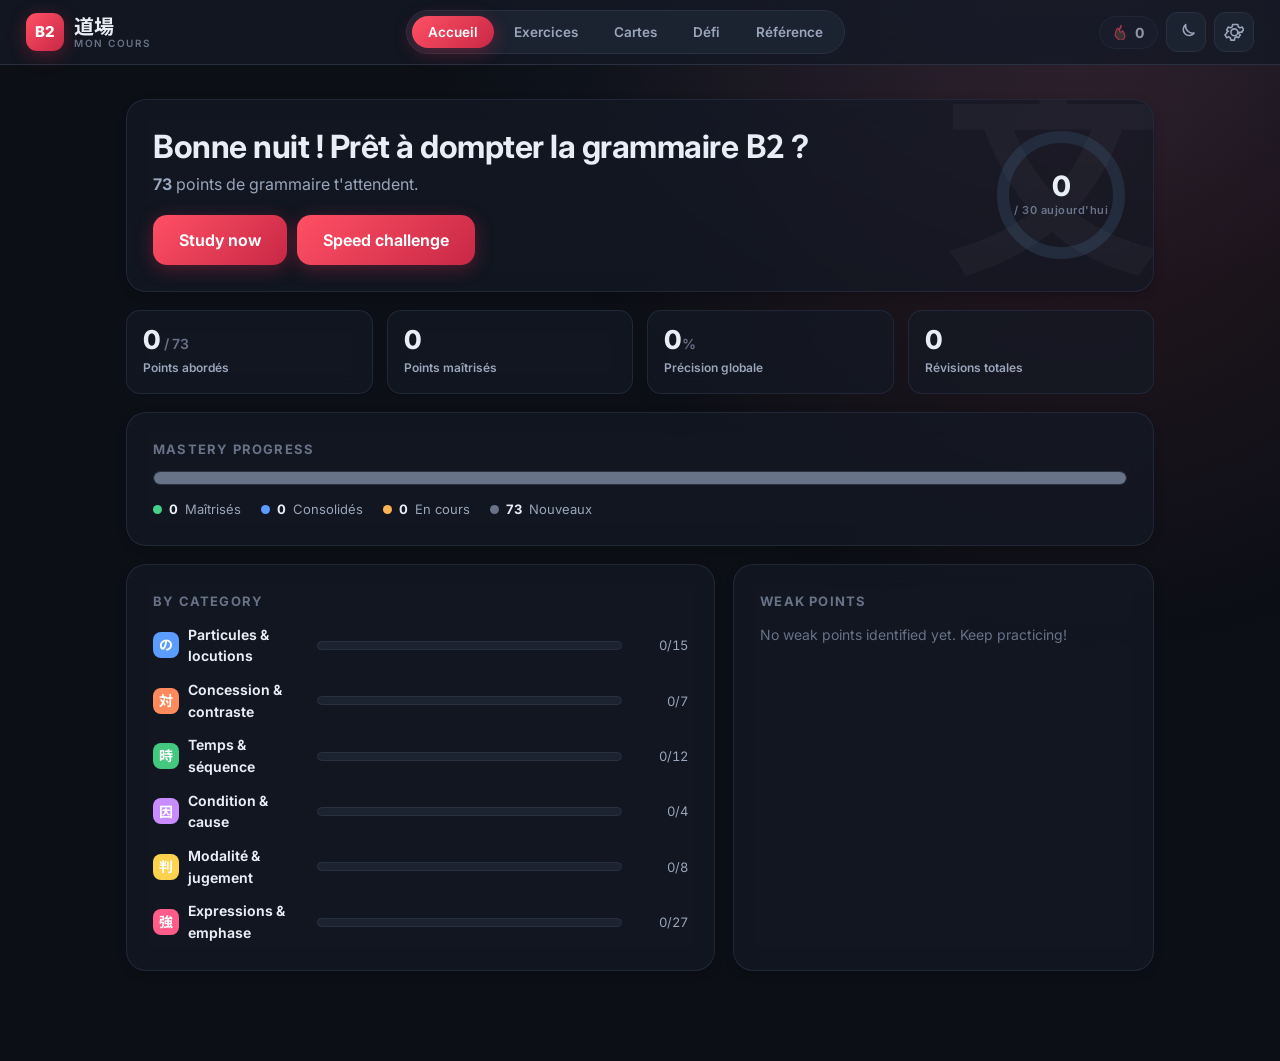
==== cours/index.html @ 06415938 "cours/: nouvelle app autonome — uniquement les 73 formes du cours B2 - Design copié de fr/n2 (même m" ====
<!DOCTYPE html>
<html lang="fr" data-theme="dark">
<head>
  <meta charset="UTF-8" />
  <meta name="viewport" content="width=device-width, initial-scale=1, maximum-scale=5, viewport-fit=cover" />
  <title>Cours B2 — Grammaire (mon cours)</title>
  <meta name="description" content="Entraînement intensif à la grammaire japonaise JLPT N2 : 73 formes du cours, exercices, répétition espacée." />
  <link rel="preconnect" href="https://fonts.googleapis.com" />
  <link rel="preconnect" href="https://fonts.gstatic.com" crossorigin />
  <link href="https://fonts.googleapis.com/css2?family=Inter:wght@400;500;600;700;800&family=Noto+Sans+JP:wght@400;500;700&display=swap" rel="stylesheet" />
  <link rel="stylesheet" href="styles.css?v=1" />
  <style>
    .brand-mark,.tab.is-active,.btn.big,#pw-lvl,#pw-btn,.botnav-btn.is-active{background:linear-gradient(135deg,#ff5064,#c82846)!important;box-shadow:0 4px 18px rgba(200,40,70,.38)!important}
    .btn.big{color:#fff!important;border:none!important}
    .chip.streak svg path{stroke:#ff5064!important}
  </style>
  <link rel="manifest" href="manifest.json" />
  <meta name="theme-color" content="#0c0f16" />
  <link rel="icon" type="image/png" sizes="192x192" href="icon-192.png" />
  <link rel="apple-touch-icon" href="icon-180.png" />
  <meta name="apple-mobile-web-app-capable" content="yes" />
  <meta name="mobile-web-app-capable" content="yes" />
  <meta name="apple-mobile-web-app-status-bar-style" content="black-translucent" />
  <meta name="apple-mobile-web-app-title" content="B2 道場" />
</head>
<body>
  <header class="topbar">
    <div class="brand" id="brand" role="button" tabindex="0">
      <span class="brand-mark">B2</span>
      <span class="brand-name">道場<small>Mon cours</small></span>
    </div>
    <nav class="tabs" id="tabs">
      <button class="tab is-active" data-view="dashboard">Accueil</button>
      <button class="tab" data-view="practice">Exercices</button>
      <button class="tab" data-view="flash">Cartes</button>
      <button class="tab" data-view="challenge">Défi</button>
      <button class="tab" data-view="reference">Référence</button>
    </nav>
    <div class="topbar-right">
      <button class="chip streak" id="streakChip">
        <svg viewBox="0 0 24 24" class="ic"><path d="M12 2c1 3-1 4-2 6-1 2 0 4 2 4 1.5 0 2-1 2-2 2 1.5 3 3.5 3 5.5A5.5 5.5 0 0 1 6.5 21 6 6 0 0 1 4 13c0-3 2-5 3-7 1.5 1 2 2 2 3 1-2 2-4 3-7Z"/></svg>
        <span id="streakNum">0</span>
      </button>
      <button class="icon-btn" id="themeBtn" aria-label="Thème">
        <svg viewBox="0 0 24 24" class="ic" id="themeIc"><path d="M21 12.8A8.5 8.5 0 0 1 11.2 3 7 7 0 1 0 21 12.8Z"/></svg>
      </button>
      <button class="icon-btn" id="settingsBtn" aria-label="Réglages">
        <svg viewBox="0 0 24 24" class="ic"><path d="M12 8a4 4 0 1 0 0 8 4 4 0 0 0 0-8Zm9 4a7 7 0 0 0-.1-1.2l2-1.6-2-3.4-2.4 1a7 7 0 0 0-2-1.2l-.4-2.6H9.9l-.4 2.6a7 7 0 0 0-2 1.2l-2.4-1-2 3.4 2 1.6A7 7 0 0 0 3 12c0 .4 0 .8.1 1.2l-2 1.6 2 3.4 2.4-1a7 7 0 0 0 2 1.2l.4 2.6h4.2l.4-2.6a7 7 0 0 0 2-1.2l2.4 1 2-3.4-2-1.6c.1-.4.1-.8.1-1.2Z"/></svg>
      </button>
    </div>
  </header>
  <main id="main">
    <section id="view-dashboard" class="view"></section>
    <section id="view-practice" class="view hidden"></section>
    <section id="view-flash" class="view hidden"></section>
    <section id="view-challenge" class="view hidden"></section>
    <section id="view-reference" class="view hidden"></section>
  </main>
  <nav class="bottomnav" id="bottomnav"></nav>
  <div id="modalRoot"></div>
  <div id="toast" class="toast" role="status" aria-live="polite"></div>
  <script src="grammar-n2.js?v=1"></script>
  <script src="app.js?v=8"></script>
  <script>
    if ("serviceWorker" in navigator) {
      window.addEventListener("load", function () {
        navigator.serviceWorker.register("sw.js").catch(function () {});
      });
    }
  </script>
</body>
</html>
---- cours/styles.css ----
/* =========================================================================
   N2 道場 — Feuille de style
   ========================================================================= */

/* ----------------------------- Thèmes ---------------------------------- */
:root {
  --font: 'Inter', system-ui, -apple-system, 'Segoe UI', Roboto, sans-serif;
  --font-jp: 'Noto Sans JP', 'Hiragino Sans', 'Hiragino Kaku Gothic ProN', 'Yu Gothic', Meiryo, sans-serif;
  --r-sm: 8px; --r: 14px; --r-lg: 20px; --r-xl: 28px;
  --sp: 16px;
  --maxw: 1080px;
  --t-fast: .14s ease; --t: .22s cubic-bezier(.2,.7,.3,1); --t-slow: .4s cubic-bezier(.2,.7,.3,1);
  --shadow: 0 1px 2px rgba(0,0,0,.18), 0 8px 28px rgba(0,0,0,.28);
  --shadow-sm: 0 1px 2px rgba(0,0,0,.12), 0 3px 10px rgba(0,0,0,.16);
}

html[data-theme="dark"] {
  --bg: #0c0f16; --bg-grad: radial-gradient(1200px 700px at 80% -10%, #1a2030 0%, #0c0f16 55%);
  --surface: #141925; --surface-2: #1b2230; --surface-3: #232c3d;
  --border: #283042; --border-strong: #3a4458;
  --text: #e9eef6; --text-dim: #9aa6bb; --text-faint: #687388;
  --accent: #ff5d6c; --accent-2: #ffb454; --accent-soft: rgba(255,93,108,.14);
  --green: #46d18b; --green-soft: rgba(70,209,139,.15);
  --red: #ff6066; --red-soft: rgba(255,96,102,.15);
  --blue: #5b9cff; --gold: #ffce54;
  --ring-track: #232c3d;
  --on-accent: #fff;
  color-scheme: dark;
}

html[data-theme="light"] {
  --bg: #eef1f8; --bg-grad: radial-gradient(1200px 700px at 80% -10%, #ffffff 0%, #eef1f8 55%);
  --surface: #ffffff; --surface-2: #f5f7fc; --surface-3: #eaeef6;
  --border: #e3e8f2; --border-strong: #cfd7e6;
  --text: #182032; --text-dim: #58637a; --text-faint: #8b95a9;
  --accent: #e23d56; --accent-2: #d97a18; --accent-soft: rgba(226,61,86,.10);
  --green: #1f9d62; --green-soft: rgba(31,157,98,.12);
  --red: #d8393f; --red-soft: rgba(216,57,63,.10);
  --blue: #2f6fe0; --gold: #d99a16;
  --ring-track: #e3e8f2;
  --on-accent: #fff;
  color-scheme: light;
}

* { box-sizing: border-box; margin: 0; padding: 0; }
html, body { height: 100%; }
body {
  font-family: 'Inter', 'Noto Sans JP', 'Hiragino Sans', 'Hiragino Kaku Gothic ProN', 'Yu Gothic', Meiryo, system-ui, sans-serif;
  background: var(--bg);
  background-image: var(--bg-grad);
  background-attachment: fixed;
  color: var(--text);
  line-height: 1.55;
  -webkit-font-smoothing: antialiased;
  text-rendering: optimizeLegibility;
  padding-bottom: env(safe-area-inset-bottom);
}
:lang(ja), .jp { font-family: var(--font-jp); }
button, input, select { font-family: inherit; color: inherit; }
.hidden { display: none !important; }
.ic { width: 1.15em; height: 1.15em; fill: none; stroke: currentColor; stroke-width: 1.8; stroke-linecap: round; stroke-linejoin: round; }

::selection { background: var(--accent-soft); }
::-webkit-scrollbar { width: 11px; height: 11px; }
::-webkit-scrollbar-thumb { background: var(--surface-3); border-radius: 99px; border: 3px solid transparent; background-clip: content-box; }
::-webkit-scrollbar-thumb:hover { background: var(--border-strong); background-clip: content-box; }

/* ----------------------------- Barre supérieure ------------------------ */
.topbar {
  position: sticky; top: 0; z-index: 40;
  display: flex; align-items: center; gap: 18px;
  padding: calc(10px + env(safe-area-inset-top)) calc(clamp(14px, 3vw, 26px) + env(safe-area-inset-right)) 10px calc(clamp(14px, 3vw, 26px) + env(safe-area-inset-left));
  background: color-mix(in srgb, var(--surface) 78%, transparent);
  backdrop-filter: blur(14px) saturate(1.2);
  -webkit-backdrop-filter: blur(14px) saturate(1.2);
  border-bottom: 1px solid var(--border);
}
.brand { display: flex; align-items: center; gap: 10px; cursor: pointer; user-select: none; flex-shrink: 0; }
.brand-mark {
  display: grid; place-items: center; width: 38px; height: 38px;
  font-weight: 800; font-size: 15px; letter-spacing: .5px;
  color: var(--on-accent);
  background: linear-gradient(135deg, var(--accent), var(--accent-2));
  border-radius: 11px; box-shadow: var(--shadow-sm);
  animation: brandIn .7s cubic-bezier(.2,.8,.2,1) both;
}
@keyframes brandIn {
  0%   { transform: scale(.78); filter: brightness(2.2); }
  55%  { transform: scale(1.1); filter: brightness(1.35); }
  100% { transform: scale(1);   filter: brightness(1); }
}
.brand-name { font-family: var(--font-jp); font-weight: 700; font-size: 20px; line-height: 1; display: flex; flex-direction: column; gap: 2px; }
.brand-name small { font-family: var(--font); font-weight: 600; font-size: 10px; letter-spacing: 1.5px; text-transform: uppercase; color: var(--text-faint); }

.tabs { display: flex; gap: 4px; margin: 0 auto; background: var(--surface-2); padding: 5px; border-radius: 999px; border: 1px solid var(--border); }
.tab {
  border: 0; background: transparent; color: var(--text-dim); cursor: pointer;
  padding: 8px 16px; border-radius: 999px; font-weight: 600; font-size: 13.5px;
  transition: color var(--t-fast), background var(--t-fast); white-space: nowrap;
}
.tab:hover { color: var(--text); }
.tab.is-active { color: var(--on-accent); background: linear-gradient(135deg, var(--accent), color-mix(in srgb, var(--accent) 60%, var(--accent-2))); box-shadow: var(--shadow-sm); }

.topbar-right { display: flex; align-items: center; gap: 8px; flex-shrink: 0; }
.icon-btn {
  display: grid; place-items: center; width: 40px; height: 40px; border-radius: 11px;
  border: 1px solid var(--border); background: var(--surface-2); color: var(--text-dim);
  cursor: pointer; transition: var(--t-fast); font-size: 18px;
}
.icon-btn:hover { color: var(--text); border-color: var(--border-strong); transform: translateY(-1px); }
.chip { display: inline-flex; align-items: center; gap: 6px; border: 1px solid var(--border); background: var(--surface-2); color: var(--text); border-radius: 999px; padding: 7px 13px; font-weight: 700; font-size: 14px; cursor: default; }
.chip.streak .ic { color: var(--accent-2); fill: color-mix(in srgb, var(--accent-2) 25%, transparent); }
.chip.streak.cold { opacity: .6; }

/* ----------------------------- Layout des vues ------------------------- */
#main { max-width: var(--maxw); margin: 0 auto; padding: clamp(18px, 3vw, 34px) clamp(14px, 3vw, 26px) 90px; }
.view { animation: viewIn var(--t-slow); }
@keyframes viewIn { from { opacity: 0; transform: translateY(8px); } to { opacity: 1; transform: none; } }

.section-title { font-size: 13px; font-weight: 700; letter-spacing: 1.2px; text-transform: uppercase; color: var(--text-faint); margin-bottom: 12px; }
.muted { color: var(--text-dim); }
.faint { color: var(--text-faint); }

/* ----------------------------- Cartes génériques ----------------------- */
.card {
  background: color-mix(in srgb, var(--surface) 72%, transparent);
  backdrop-filter: blur(12px) saturate(1.3);
  -webkit-backdrop-filter: blur(12px) saturate(1.3);
  border: 1px solid color-mix(in srgb, var(--border) 70%, transparent);
  border-radius: var(--r-lg);
  box-shadow: var(--shadow-sm);
}
.pad { padding: clamp(18px, 2.5vw, 26px); }

/* ----------------------------- Boutons --------------------------------- */
.btn {
  display: inline-flex; align-items: center; justify-content: center; gap: 8px;
  border: 1px solid var(--border-strong); background: var(--surface-2); color: var(--text);
  padding: 11px 18px; border-radius: 12px; font-weight: 650; font-size: 14.5px; cursor: pointer;
  transition: var(--t-fast); white-space: nowrap;
}
.btn:hover { transform: translateY(-1px); border-color: var(--text-faint); }
.btn:active { transform: translateY(0); }
.btn.primary { border: 0; color: var(--on-accent); background: linear-gradient(135deg, var(--accent), color-mix(in srgb, var(--accent) 55%, var(--accent-2))); box-shadow: 0 6px 18px var(--accent-soft); }
.btn.primary:hover { filter: brightness(1.06); }
.btn.ghost { background: transparent; }
.btn.big { padding: 15px 26px; font-size: 16px; border-radius: 14px; }
.btn.block { width: 100%; }
.btn:disabled { opacity: .45; cursor: not-allowed; transform: none; }

/* ----------------------------- Badges ---------------------------------- */
.badge { display: inline-flex; align-items: center; gap: 5px; font-size: 11.5px; font-weight: 700; padding: 3px 9px; border-radius: 999px; letter-spacing: .3px; }
.badge.cat { color: #fff; }
.badge.tier { background: var(--surface-3); color: var(--text-dim); }
.dot { width: 9px; height: 9px; border-radius: 50%; display: inline-block; flex-shrink: 0; }
.m-new      { background: var(--text-faint); }
.m-learning { background: var(--accent-2); }
.m-young    { background: var(--blue, #5b9cff); }
.m-mastered { background: var(--green); }

/* =======================================================================
   DASHBOARD
   ======================================================================= */
.hero { display: grid; grid-template-columns: 1fr auto; gap: 22px; align-items: center; overflow: hidden; position: relative; }
.hero::after { content: "文"; position: absolute; right: -10px; bottom: -40px; font-family: var(--font-jp); font-size: 220px; font-weight: 700; color: var(--text); opacity: .03; pointer-events: none; }
.hero h1 { font-size: clamp(22px, 3.4vw, 32px); line-height: 1.15; margin-bottom: 6px; letter-spacing: -.5px; }
.hero p { color: var(--text-dim); max-width: 46ch; }
.hero-cta { margin-top: 18px; display: flex; gap: 10px; flex-wrap: wrap; }

.ring { --p: 0; --size: 132px; width: var(--size); height: var(--size); position: relative; flex-shrink: 0; }
.ring svg { width: 100%; height: 100%; transform: rotate(-90deg); }
.ring .track { stroke: var(--ring-track); }
.ring .fill { stroke: url(#grad); stroke-linecap: round; transition: stroke-dashoffset .8s cubic-bezier(.2,.7,.3,1); }
.ring.done .fill { animation: ringPulse 2.4s ease-in-out infinite; }
@keyframes ringPulse {
  0%, 100% { filter: drop-shadow(0 0 3px var(--accent)); }
  50%       { filter: drop-shadow(0 0 11px var(--accent)); }
}
.ring .label { position: absolute; inset: 0; display: flex; flex-direction: column; align-items: center; justify-content: center; gap: 2px; text-align: center; }
.ring .label b { font-size: 28px; font-weight: 800; line-height: 1; }
.ring .label span { font-size: 11px; color: var(--text-faint); font-weight: 600; letter-spacing: .5px; }

.stat-grid { display: grid; grid-template-columns: repeat(4, 1fr); gap: 14px; margin-top: 18px; }
.stat {
  padding: 16px; border-radius: var(--r);
  background: color-mix(in srgb, var(--surface) 72%, transparent);
  backdrop-filter: blur(12px) saturate(1.3);
  -webkit-backdrop-filter: blur(12px) saturate(1.3);
  border: 1px solid color-mix(in srgb, var(--border) 70%, transparent);
}
.stat .v { font-size: 26px; font-weight: 800; line-height: 1; letter-spacing: -.5px; }
.stat .k { font-size: 12px; color: var(--text-dim); margin-top: 6px; font-weight: 600; }
.stat .v small { font-size: 14px; color: var(--text-faint); font-weight: 600; }

.bar-mastery { display: flex; height: 14px; border-radius: 999px; overflow: hidden; border: 1px solid var(--border); background: var(--surface-2); }
.bar-mastery > span { transition: width .7s cubic-bezier(.2,.7,.3,1); }
.legend { display: flex; flex-wrap: wrap; gap: 14px 20px; margin-top: 14px; }
.legend > div { display: flex; align-items: center; gap: 7px; font-size: 13px; color: var(--text-dim); }
.legend b { color: var(--text); }

.cat-rows { display: grid; gap: 12px; }
.cat-row { display: grid; grid-template-columns: 150px 1fr auto; gap: 14px; align-items: center; }
.cat-row .name { display: flex; align-items: center; gap: 9px; font-weight: 650; font-size: 14px; }
.cat-ic { width: 26px; height: 26px; border-radius: 8px; display: grid; place-items: center; font-family: var(--font-jp); font-weight: 700; font-size: 14px; color: #fff; flex-shrink: 0; }
.track2 { height: 9px; background: var(--surface-2); border-radius: 999px; overflow: hidden; border: 1px solid var(--border); }
.track2 > span { display: block; height: 100%; border-radius: 999px; transition: width .7s cubic-bezier(.2,.7,.3,1); }
.cat-row .frac { font-size: 13px; color: var(--text-dim); font-variant-numeric: tabular-nums; min-width: 52px; text-align: right; }

.grid-2 { display: grid; grid-template-columns: 1.4fr 1fr; gap: 18px; }
.weak-list { display: grid; gap: 8px; }
.weak-item { display: flex; align-items: center; justify-content: space-between; gap: 10px; padding: 10px 12px; border-radius: 10px; background: var(--surface-2); border: 1px solid var(--border); cursor: pointer; transition: var(--t-fast); }
.weak-item:hover { border-color: var(--border-strong); transform: translateX(2px); }
.weak-item .g { font-family: var(--font-jp); font-weight: 600; }
.weak-item .pct { font-size: 12.5px; font-weight: 700; color: var(--red); font-variant-numeric: tabular-nums; }

/* =======================================================================
   PRACTICE / QUIZ
   ======================================================================= */
.setup { max-width: 640px; margin: 0 auto; }
.setup h2 { font-size: 22px; margin-bottom: 4px; }
.opt-group { margin-top: 22px; }
.opt-group > label { display: block; font-size: 12px; font-weight: 700; letter-spacing: 1px; text-transform: uppercase; color: var(--text-faint); margin-bottom: 10px; }
.seg { display: flex; flex-wrap: wrap; gap: 8px; }
.seg button { flex: 1 1 auto; min-width: 84px; border: 1px solid var(--border); background: var(--surface-2); color: var(--text-dim); padding: 11px 12px; border-radius: 11px; font-weight: 600; font-size: 13.5px; cursor: pointer; transition: var(--t-fast); }
.seg button:hover { color: var(--text); border-color: var(--border-strong); }
.seg button.sel { color: var(--text); border-color: var(--accent); background: var(--accent-soft); box-shadow: inset 0 0 0 1px var(--accent); }

/* Quiz runner */
.quiz-top { display: flex; align-items: center; gap: 14px; margin-bottom: 20px; }
.qprogress { flex: 1; height: 8px; background: var(--surface-2); border-radius: 999px; overflow: hidden; border: 1px solid var(--border); }
.qprogress > span { display: block; height: 100%; background: linear-gradient(90deg, var(--accent), var(--accent-2)); border-radius: 999px; transition: width var(--t); }
.quiz-count { font-size: 13px; font-weight: 700; color: var(--text-dim); font-variant-numeric: tabular-nums; }
.quiz-score { display: flex; gap: 12px; font-size: 13px; font-weight: 700; font-variant-numeric: tabular-nums; }
.quiz-score .ok { color: var(--green); }
.quiz-score .no { color: var(--red); }

.qcard { max-width: 720px; margin: 0 auto; }
.qhead { display: flex; align-items: center; justify-content: space-between; gap: 10px; margin-bottom: 14px; }
.qtype { font-size: 12px; font-weight: 700; letter-spacing: .8px; text-transform: uppercase; color: var(--text-faint); }
.qstem { font-family: inherit; font-size: clamp(20px, 3.2vw, 27px); font-weight: 500; line-height: 1.7; letter-spacing: .2px; }
.qstem .blank { color: var(--accent); border-bottom: 2.5px dashed var(--accent); padding: 0 .5em; font-weight: 700; }
.qframe { font-family: var(--font-jp); font-size: clamp(18px, 2.8vw, 23px); line-height: 1.9; margin-top: 6px; padding: 14px 16px; background: var(--surface-2); border-radius: var(--r); border: 1px solid var(--border); }
.qframe .slot { display: inline-block; min-width: 2.6em; border-bottom: 2px solid var(--border-strong); text-align: center; color: var(--text-faint); margin: 0 2px; }
.qframe .star { color: var(--accent); font-weight: 800; }
.qfr { margin-top: 12px; color: var(--text-dim); font-size: 14.5px; font-style: italic; }
.qfr.reveal-only { filter: blur(5px); transition: filter var(--t); cursor: pointer; }
.qfr.reveal-only.shown { filter: none; }

.options { display: grid; gap: 11px; margin-top: 24px; }
.option {
  display: flex; align-items: center; gap: 14px; width: 100%; text-align: left;
  padding: 15px 17px; border-radius: 14px; border: 1.5px solid var(--border);
  background: var(--surface); color: var(--text); cursor: pointer; transition: var(--t-fast);
  font-size: 16px; position: relative;
}
.option:hover:not(:disabled) { border-color: var(--border-strong); transform: translateY(-1px); box-shadow: var(--shadow-sm); }
.option .key { display: grid; place-items: center; width: 28px; height: 28px; border-radius: 8px; background: var(--surface-3); color: var(--text-dim); font-size: 13px; font-weight: 700; flex-shrink: 0; transition: var(--t-fast); }
.option .txt { font-family: inherit; font-weight: 500; flex: 1; }
.option .mark { width: 22px; opacity: 0; transition: var(--t-fast); flex-shrink: 0; }
.option:disabled { cursor: default; }
.option.correct { border-color: var(--green); background: var(--green-soft); }
.option.correct .key { background: var(--green); color: #fff; }
.option.correct .mark { opacity: 1; color: var(--green); }
.option.wrong { border-color: var(--red); background: var(--red-soft); }
.option.wrong .key { background: var(--red); color: #fff; }
.option.wrong .mark { opacity: 1; color: var(--red); }
.option.dim { opacity: .5; }
.shake { animation: shake .4s; }
@keyframes shake { 0%,100%{transform:translateX(0)} 20%,60%{transform:translateX(-6px)} 40%,80%{transform:translateX(6px)} }

.feedback { margin-top: 20px; border-radius: var(--r); border: 1px solid var(--border); background: var(--surface-2); overflow: hidden; animation: fbIn var(--t); }
@keyframes fbIn { from { opacity: 0; transform: translateY(6px); } to { opacity: 1; transform: none; } }
.feedback .fb-head { display: flex; align-items: center; gap: 10px; padding: 13px 17px; font-weight: 700; }
.feedback.ok .fb-head { color: var(--green); }
.feedback.no .fb-head { color: var(--red); }
.feedback .fb-body { padding: 0 17px 16px; }
.feedback .expl { font-size: 14.5px; line-height: 1.65; }
.feedback .expl .jp { font-family: var(--font-jp); }
.feedback .mini-g { margin-top: 13px; padding-top: 13px; border-top: 1px dashed var(--border); display: flex; align-items: center; gap: 10px; flex-wrap: wrap; }
.feedback .mini-g .gp { font-family: var(--font-jp); font-weight: 700; font-size: 16px; }
.feedback .mini-g .gm { color: var(--text-dim); font-size: 13.5px; }

.quiz-foot { margin-top: 18px; display: flex; justify-content: flex-end; gap: 10px; }
.kbd-hint { font-size: 12px; color: var(--text-faint); }
.kbd { display: inline-block; padding: 1px 7px; border-radius: 6px; border: 1px solid var(--border-strong); background: var(--surface-2); font-size: 11px; font-weight: 700; font-family: var(--font); }

/* Summary */
.summary { max-width: 560px; margin: 0 auto; text-align: center; }
.summary .big-pct { font-size: 64px; font-weight: 800; letter-spacing: -2px; line-height: 1; background: linear-gradient(135deg, var(--accent), var(--accent-2)); -webkit-background-clip: text; background-clip: text; -webkit-text-fill-color: transparent; }
.summary .sline { display: flex; justify-content: center; gap: 26px; margin: 22px 0; }
.summary .sline > div { text-align: center; }
.summary .sline .v { font-size: 24px; font-weight: 800; }
.summary .sline .k { font-size: 12px; color: var(--text-dim); }

/* =======================================================================
   FLASHCARDS
   ======================================================================= */
.flash-wrap { max-width: 620px; margin: 0 auto; }
.flashcard { perspective: 1600px; height: 360px; cursor: pointer; margin-top: 8px; }
.flash-inner { position: relative; width: 100%; height: 100%; transition: transform .55s cubic-bezier(.3,.8,.3,1); transform-style: preserve-3d; }
.flashcard.flipped .flash-inner { transform: rotateY(180deg); }
.flash-face { position: absolute; inset: 0; backface-visibility: hidden; -webkit-backface-visibility: hidden; border-radius: var(--r-xl); border: 1px solid var(--border); background: var(--surface); box-shadow: var(--shadow); display: flex; flex-direction: column; align-items: center; justify-content: center; padding: 30px; text-align: center; }
.flash-face.back { transform: rotateY(180deg); justify-content: flex-start; overflow-y: auto; align-items: stretch; text-align: left; }
.flash-face .gp { font-family: var(--font-jp); font-size: clamp(30px, 6vw, 46px); font-weight: 700; letter-spacing: .5px; }
.flash-face .form { margin-top: 16px; font-family: var(--font-jp); color: var(--text-dim); font-size: 15px; }
.flash-face .flip-hint { position: absolute; bottom: 16px; font-size: 12px; color: var(--text-faint); }
.flash-face.back .gm { font-size: 18px; font-weight: 700; margin-bottom: 4px; }
.flash-face.back .note { font-size: 14px; color: var(--text-dim); line-height: 1.6; margin: 10px 0 14px; }
.flash-ex { display: grid; gap: 10px; }
.flash-ex .ex { padding: 10px 12px; background: var(--surface-2); border-radius: 10px; border: 1px solid var(--border); }
.flash-ex .ex .j { font-family: var(--font-jp); font-size: 15px; }
.flash-ex .ex .f { font-size: 13px; color: var(--text-dim); margin-top: 3px; }
.flash-rate { display: grid; grid-template-columns: repeat(4, 1fr); gap: 9px; margin-top: 18px; }
.flash-rate button { border: 1px solid var(--border); background: var(--surface-2); color: var(--text); padding: 12px 6px; border-radius: 12px; cursor: pointer; font-weight: 700; font-size: 13.5px; transition: var(--t-fast); display: flex; flex-direction: column; gap: 3px; align-items: center; }
.flash-rate button small { font-weight: 600; font-size: 10px; color: var(--text-faint); }
.flash-rate button:hover { transform: translateY(-2px); border-color: var(--border-strong); }
.flash-rate .again:hover { border-color: var(--red); }
.flash-rate .hard:hover { border-color: var(--accent-2); }
.flash-rate .good:hover { border-color: var(--blue, #5b9cff); }
.flash-rate .easy:hover { border-color: var(--green); }

/* =======================================================================
   CHALLENGE
   ======================================================================= */
.challenge-intro { max-width: 520px; margin: 0 auto; text-align: center; }
.timer-bar { height: 10px; border-radius: 999px; background: var(--surface-2); overflow: hidden; border: 1px solid var(--border); margin-bottom: 18px; }
.timer-bar > span { display: block; height: 100%; background: linear-gradient(90deg, var(--green), var(--accent-2)); border-radius: 999px; transition: width 1s linear, background .4s; }
.timer-bar.low > span { background: var(--red); }
.challenge-hud { display: flex; align-items: center; justify-content: space-between; margin-bottom: 16px; gap: 14px; }
.challenge-hud .time { font-size: 30px; font-weight: 800; font-variant-numeric: tabular-nums; letter-spacing: -1px; }
.challenge-hud .sc { text-align: right; }
.challenge-hud .sc .v { font-size: 26px; font-weight: 800; line-height: 1; }
.challenge-hud .sc .k { font-size: 11px; color: var(--text-faint); font-weight: 600; }
.combo { display: inline-flex; align-items: center; gap: 6px; padding: 4px 11px; border-radius: 999px; background: var(--accent-soft); color: var(--accent); font-weight: 800; font-size: 13px; opacity: 0; transform: scale(.8); transition: var(--t); }
.combo.show { opacity: 1; transform: scale(1); }
.flash-pop { animation: pop .3s; }
@keyframes pop { 0%{transform:scale(1)} 40%{transform:scale(1.14)} 100%{transform:scale(1)} }

/* =======================================================================
   REFERENCE
   ======================================================================= */
.ref-controls { display: flex; flex-wrap: wrap; gap: 12px; align-items: center; margin-bottom: 18px; }
.search { position: relative; flex: 1; min-width: 220px; }
.search input { width: 100%; padding: 12px 14px 12px 42px; border-radius: 12px; border: 1px solid var(--border); background: var(--surface); color: var(--text); font-size: 14.5px; transition: var(--t-fast); }
.search input:focus { outline: none; border-color: var(--accent); box-shadow: 0 0 0 3px var(--accent-soft); }
.search .ic { position: absolute; left: 14px; top: 50%; transform: translateY(-50%); color: var(--text-faint); }
.filters { display: flex; flex-wrap: wrap; gap: 7px; }
.fchip { border: 1px solid var(--border); background: var(--surface); color: var(--text-dim); padding: 8px 13px; border-radius: 999px; font-size: 13px; font-weight: 600; cursor: pointer; transition: var(--t-fast); display: inline-flex; align-items: center; gap: 6px; }
.fchip:hover { color: var(--text); border-color: var(--border-strong); }
.fchip.on { color: var(--text); border-color: transparent; background: var(--surface-3); }
.fchip.on .dot { box-shadow: 0 0 0 2px var(--surface); }
.sort-sel { margin-left: auto; }
select.mini { border: 1px solid var(--border); background: var(--surface); border-radius: 10px; padding: 9px 12px; font-size: 13.5px; font-weight: 600; cursor: pointer; }

.ref-count { font-size: 13px; color: var(--text-faint); margin-bottom: 12px; }
.ref-list { display: grid; gap: 12px; }
.gentry { border: 1px solid var(--border); border-radius: var(--r); background: var(--surface); overflow: hidden; transition: border-color var(--t-fast); }
.gentry:hover { border-color: var(--border-strong); }
.gentry > summary { list-style: none; cursor: pointer; padding: 16px 18px; display: flex; align-items: center; gap: 14px; }
.gentry > summary::-webkit-details-marker { display: none; }
.gentry .ghead-main { flex: 1; min-width: 0; }
.gentry .g-form { font-family: var(--font-jp); font-weight: 700; font-size: 18px; white-space: nowrap; overflow: hidden; text-overflow: ellipsis; }
.gentry .g-mean { color: var(--text-dim); font-size: 13.5px; margin-top: 2px; overflow: hidden; text-overflow: ellipsis; white-space: nowrap; }
.gentry .g-side { display: flex; align-items: center; gap: 8px; flex-shrink: 0; }
.gentry .g-mini { display: none; }
.chev { color: var(--text-faint); transition: transform var(--t); }
.gentry[open] .chev { transform: rotate(180deg); }
.gbody { padding: 0 18px 18px; animation: fbIn var(--t); }
.gbody .row { padding: 10px 0; border-top: 1px solid var(--border); }
.gbody .lab { font-size: 11px; font-weight: 700; letter-spacing: .8px; text-transform: uppercase; color: var(--text-faint); margin-bottom: 5px; }
.gbody .formation { font-family: var(--font-jp); font-size: 15px; }
.gbody .note { font-size: 14px; line-height: 1.65; color: var(--text); }
.gbody .ex { padding: 10px 12px; background: var(--surface-2); border-radius: 10px; border: 1px solid var(--border); margin-top: 8px; }
.gbody .ex .j { font-family: var(--font-jp); font-size: 15.5px; }
.gbody .ex .f { font-size: 13px; color: var(--text-dim); margin-top: 3px; }
.gbody .rels { display: flex; flex-wrap: wrap; gap: 7px; }
.rel-link { font-family: var(--font-jp); font-size: 13px; padding: 4px 10px; border-radius: 999px; background: var(--surface-2); border: 1px solid var(--border); cursor: pointer; color: var(--text-dim); transition: var(--t-fast); }
.rel-link:hover { color: var(--text); border-color: var(--accent); }
.gbody .actions { margin-top: 14px; }

/* =======================================================================
   MODAL + TOAST
   ======================================================================= */
.modal-overlay { position: fixed; inset: 0; z-index: 60; background: rgba(4,6,10,.55); backdrop-filter: blur(5px); display: grid; place-items: center; padding: 20px; animation: fbIn var(--t-fast); }
.modal { width: 100%; max-width: 460px; background: var(--surface); border: 1px solid var(--border); border-radius: var(--r-lg); box-shadow: var(--shadow); overflow: hidden; animation: modalIn var(--t); }
@keyframes modalIn { from { opacity: 0; transform: scale(.96) translateY(8px); } to { opacity: 1; transform: none; } }
.modal-head { display: flex; align-items: center; justify-content: space-between; padding: 18px 20px; border-bottom: 1px solid var(--border); }
.modal-head h3 { font-size: 18px; }
.modal-body { padding: 20px; display: grid; gap: 18px; }
.field { display: flex; align-items: center; justify-content: space-between; gap: 14px; }
.field label { font-weight: 600; font-size: 14.5px; }
.field .sub { font-size: 12.5px; color: var(--text-faint); margin-top: 2px; }
.switch { position: relative; width: 46px; height: 26px; flex-shrink: 0; }
.switch input { opacity: 0; width: 0; height: 0; }
.switch .sl { position: absolute; inset: 0; background: var(--surface-3); border-radius: 999px; transition: var(--t-fast); border: 1px solid var(--border); }
.switch .sl::before { content: ""; position: absolute; width: 20px; height: 20px; left: 3px; top: 2px; background: var(--text-dim); border-radius: 50%; transition: var(--t); }
.switch input:checked + .sl { background: var(--accent); border-color: var(--accent); }
.switch input:checked + .sl::before { transform: translateX(20px); background: #fff; }
.modal-foot { padding: 16px 20px; border-top: 1px solid var(--border); display: flex; justify-content: space-between; gap: 10px; }

.toast { position: fixed; left: 50%; bottom: 28px; transform: translate(-50%, 80px); z-index: 80; background: var(--surface-3); color: var(--text); border: 1px solid var(--border-strong); padding: 12px 20px; border-radius: 999px; font-weight: 600; font-size: 14px; box-shadow: var(--shadow); opacity: 0; transition: var(--t); pointer-events: none; max-width: 90vw; }
.toast.show { transform: translate(-50%, 0); opacity: 1; }

/* =======================================================================
   BOTTOM NAV (mobile)
   ======================================================================= */
.bottomnav { display: none; }

/* =======================================================================
   RESPONSIVE
   ======================================================================= */
@media (max-width: 860px) {
  .tabs { display: none; }
  .grid-2 { grid-template-columns: 1fr; }
  .hero { grid-template-columns: 1fr; }
  .hero .ring { justify-self: start; }
  .stat-grid { grid-template-columns: repeat(2, 1fr); }
  .cat-row { grid-template-columns: 130px 1fr auto; }
  #main { padding-bottom: 96px; }
  .bottomnav {
    display: flex; position: fixed; bottom: 0; left: 0; right: 0; z-index: 50;
    background: color-mix(in srgb, var(--surface) 90%, transparent);
    backdrop-filter: blur(14px); border-top: 1px solid var(--border);
    padding: 6px 4px calc(6px + env(safe-area-inset-bottom));
  }
  .bottomnav button { flex: 1; display: flex; flex-direction: column; align-items: center; gap: 3px; background: none; border: 0; color: var(--text-faint); font-size: 10.5px; font-weight: 600; padding: 7px 2px; border-radius: 10px; cursor: pointer; transition: var(--t-fast); }
  .bottomnav button .ic { width: 21px; height: 21px; }
  .bottomnav button.is-active { color: var(--accent); }
}
@media (max-width: 540px) {
  .brand-name { display: none; }
  .cat-row { grid-template-columns: 1fr auto; }
  .cat-row .track2 { grid-column: 1 / -1; order: 3; }
  .summary .sline { gap: 16px; }
  .flash-rate { grid-template-columns: repeat(2, 1fr); }
  .qstem { font-size: 21px; }
  .gentry .g-badges { display: none; }
  .gentry .g-mini { display: inline-flex; }
}

/* =======================================================================
   AMBIENT ORB — fond qui respire
   ======================================================================= */
#ambient-orb {
  position: fixed;
  width: 90vmax; height: 90vmax;
  border-radius: 50%;
  background: radial-gradient(circle, color-mix(in srgb, var(--accent) 11%, transparent) 0%, transparent 65%);
  top: -35vmax; right: -30vmax;
  pointer-events: none;
  z-index: 0;
  animation: orbDrift 14s ease-in-out infinite alternate;
}
@keyframes orbDrift {
  from { transform: scale(1) translate(0, 0); }
  to   { transform: scale(1.22) translate(-10%, 14%); }
}

/* =======================================================================
   CONFETTI CANVAS
   ======================================================================= */
#confetti-canvas {
  position: fixed; inset: 0;
  width: 100%; height: 100%;
  pointer-events: none;
  z-index: 9999;
}

@media (prefers-reduced-motion: reduce) {
  * { animation-duration: .01ms !important; transition-duration: .01ms !important; }
}
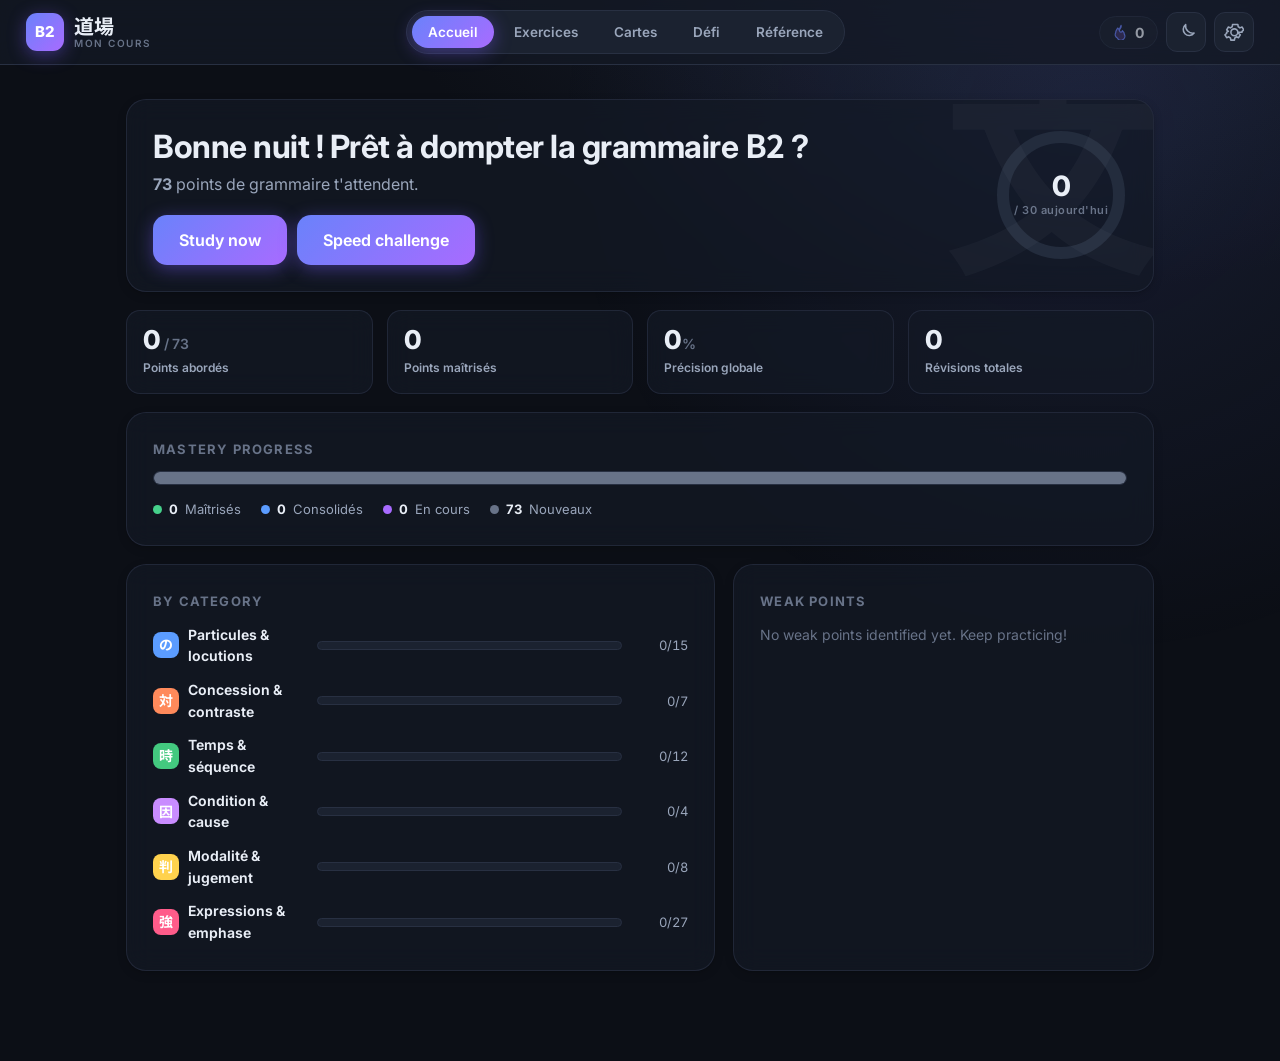
==== commit 12c95d26: "cours/: thème dégradé bleu-violet + nouvelle icône brillante - Accents --accent/--accent-2 (dark+lig" ====
--- a/cours/index.html
+++ b/cours/index.html
@@ -8,16 +8,16 @@
   <link rel="preconnect" href="https://fonts.googleapis.com" />
   <link rel="preconnect" href="https://fonts.gstatic.com" crossorigin />
   <link href="https://fonts.googleapis.com/css2?family=Inter:wght@400;500;600;700;800&family=Noto+Sans+JP:wght@400;500;700&display=swap" rel="stylesheet" />
-  <link rel="stylesheet" href="styles.css?v=1" />
+  <link rel="stylesheet" href="styles.css?v=2" />
   <style>
-    .brand-mark,.tab.is-active,.btn.big,#pw-lvl,#pw-btn,.botnav-btn.is-active{background:linear-gradient(135deg,#ff5064,#c82846)!important;box-shadow:0 4px 18px rgba(200,40,70,.38)!important}
+    .brand-mark,.tab.is-active,.btn.big,#pw-lvl,#pw-btn,.botnav-btn.is-active{background:linear-gradient(135deg,#6a82fb,#a86bff)!important;box-shadow:0 4px 18px rgba(120,90,250,.42)!important}
     .btn.big{color:#fff!important;border:none!important}
-    .chip.streak svg path{stroke:#ff5064!important}
+    .chip.streak svg path{stroke:#6a82fb!important}
   </style>
   <link rel="manifest" href="manifest.json" />
   <meta name="theme-color" content="#0c0f16" />
-  <link rel="icon" type="image/png" sizes="192x192" href="icon-192.png" />
-  <link rel="apple-touch-icon" href="icon-180.png" />
+  <link rel="icon" type="image/png" sizes="192x192" href="icon-192.png?v=2" />
+  <link rel="apple-touch-icon" href="icon-180.png?v=2" />
   <meta name="apple-mobile-web-app-capable" content="yes" />
   <meta name="mobile-web-app-capable" content="yes" />
   <meta name="apple-mobile-web-app-status-bar-style" content="black-translucent" />
@@ -60,7 +60,7 @@
   <div id="modalRoot"></div>
   <div id="toast" class="toast" role="status" aria-live="polite"></div>
   <script src="grammar-n2.js?v=1"></script>
-  <script src="app.js?v=8"></script>
+  <script src="app.js?v=9"></script>
   <script>
     if ("serviceWorker" in navigator) {
       window.addEventListener("load", function () {
--- a/cours/styles.css
+++ b/cours/styles.css
@@ -19,7 +19,7 @@
   --surface: #141925; --surface-2: #1b2230; --surface-3: #232c3d;
   --border: #283042; --border-strong: #3a4458;
   --text: #e9eef6; --text-dim: #9aa6bb; --text-faint: #687388;
-  --accent: #ff5d6c; --accent-2: #ffb454; --accent-soft: rgba(255,93,108,.14);
+  --accent: #6a82fb; --accent-2: #a86bff; --accent-soft: rgba(132,107,251,.16);
   --green: #46d18b; --green-soft: rgba(70,209,139,.15);
   --red: #ff6066; --red-soft: rgba(255,96,102,.15);
   --blue: #5b9cff; --gold: #ffce54;
@@ -33,7 +33,7 @@
   --surface: #ffffff; --surface-2: #f5f7fc; --surface-3: #eaeef6;
   --border: #e3e8f2; --border-strong: #cfd7e6;
   --text: #182032; --text-dim: #58637a; --text-faint: #8b95a9;
-  --accent: #e23d56; --accent-2: #d97a18; --accent-soft: rgba(226,61,86,.10);
+  --accent: #5a6ef0; --accent-2: #9450e8; --accent-soft: rgba(110,90,240,.12);
   --green: #1f9d62; --green-soft: rgba(31,157,98,.12);
   --red: #d8393f; --red-soft: rgba(216,57,63,.10);
   --blue: #2f6fe0; --gold: #d99a16;
